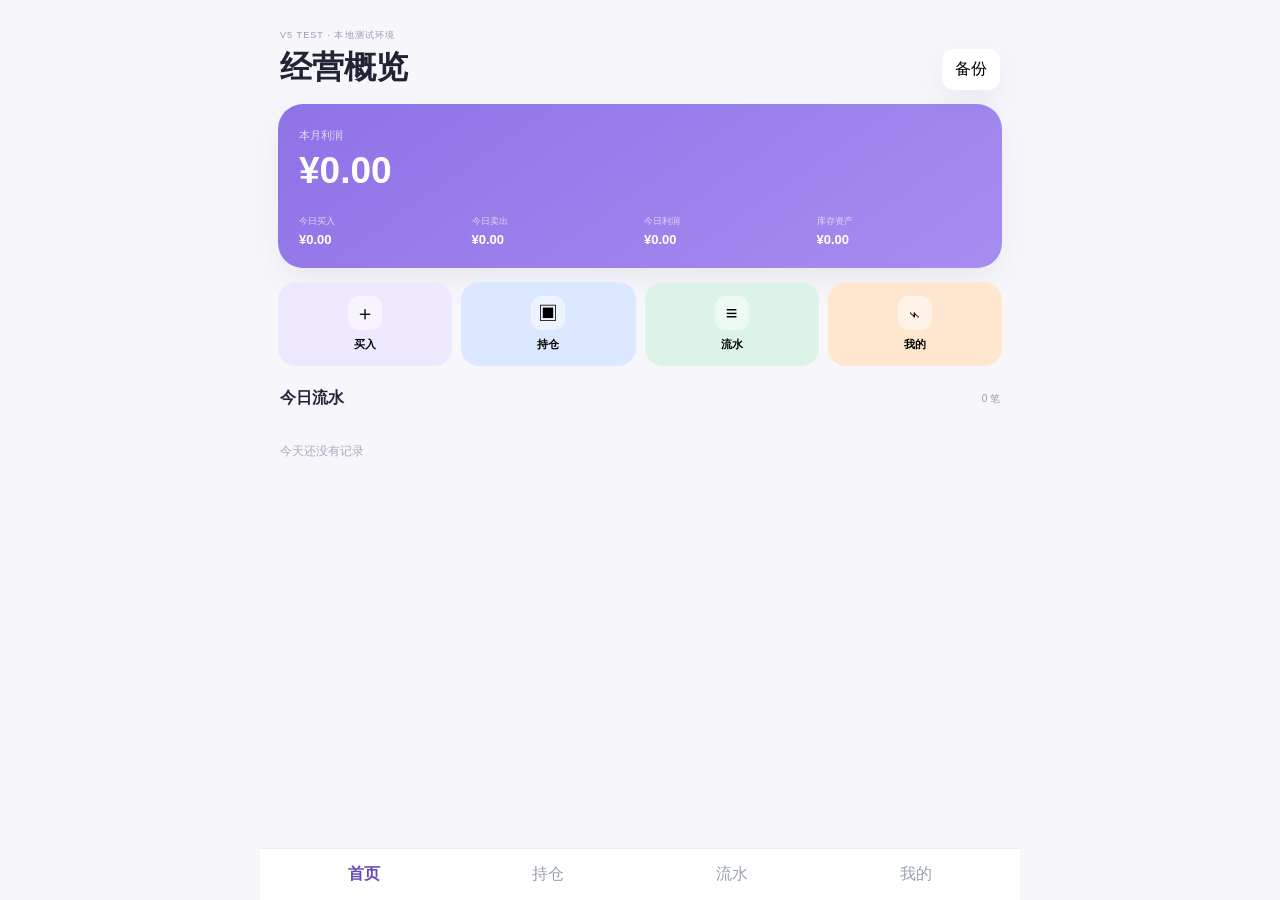
==== index.html @ 6a449d0b "Add files via upload" ====
<!doctype html>
<html lang="zh-CN">
<head>
<meta charset="utf-8">
<meta name="viewport" content="width=device-width,initial-scale=1,viewport-fit=cover">
<meta name="theme-color" content="#f7f7fb">
<meta http-equiv="Content-Security-Policy" content="default-src 'self'; script-src 'self'; style-src 'self'; img-src 'self' data: blob:; connect-src 'none'; media-src 'none'; object-src 'none'; frame-src 'none'; base-uri 'none'; form-action 'self'">
<title>球鞋账本 V5 Test 0.1.1</title>
<link rel="stylesheet" href="style.css?v=0.1.1">
</head>
<body>
<div class="app">
  <header class="topbar">
    <div>
      <small>V5 TEST · 本地测试环境</small>
      <h1>经营概览</h1>
    </div>
    <button id="backupQuick">备份</button>
  </header>

  <main>
    <section id="home" class="page active">
      <div class="profit-card">
        <div class="profit-top">
          <span>本月利润</span>
          <b id="monthProfit">¥0.00</b>
        </div>
        <div class="metric-grid">
          <div><span>今日买入</span><b id="todayBuy">¥0.00</b></div>
          <div><span>今日卖出</span><b id="todaySell">¥0.00</b></div>
          <div><span>今日利润</span><b id="todayProfit">¥0.00</b></div>
          <div><span>库存资产</span><b id="inventoryValue">¥0.00</b></div>
        </div>
      </div>

      <div class="quick-grid">
        <button id="openBuy" class="quick purple"><span>＋</span><b>买入</b></button>
        <button id="goHoldings" class="quick blue"><span>▣</span><b>持仓</b></button>
        <button id="goTransactions" class="quick green"><span>≡</span><b>流水</b></button>
        <button id="goMe" class="quick orange"><span>⌁</span><b>我的</b></button>
      </div>

      <div class="section-head">
        <h2>今日流水</h2><span id="todayCount">0 笔</span>
      </div>
      <div id="todayList" class="list empty">今天还没有记录</div>
    </section>

    <section id="holdings" class="page">
      <div class="section-title">
        <div><small>HOLDINGS</small><h2>我的持仓</h2></div>
        <input id="holdingSearch" placeholder="搜索货号 / 商品 / 规格">
      </div>
      <div id="holdingList" class="holding-list empty">暂无持仓</div>
    </section>

    <section id="transactions" class="page">
      <div class="section-title">
        <div><small>LEDGER</small><h2>交易流水</h2></div>
      </div>
      <div class="filter-grid">
        <input id="txnSearch" placeholder="搜索货号 / 商品 / 规格">
        <select id="txnType">
          <option value="all">全部类型</option>
          <option value="buy">买入</option>
          <option value="sell">卖出</option>
        </select>
      </div>
      <div id="txnList" class="list empty">暂无流水</div>
    </section>

    <section id="me" class="page">
      <div class="section-title">
        <div><small>DATA</small><h2>我的</h2></div>
      </div>
      <div class="settings-card">
        <h3>完整备份</h3>
        <p>导出商品、图片、买入、卖出全部数据。换设备前先备份。</p>
        <div class="settings-actions">
          <button id="exportBackup">导出完整备份</button>
          <label class="file-btn">导入完整备份<input id="importBackup" type="file" accept=".json,application/json"></label>
        </div>
        <div id="backupStatus"></div>
      </div>

      <div class="settings-card">
        <h3>数据状态</h3>
        <div class="status-grid">
          <div><span>商品</span><b id="productCount">0</b></div>
          <div><span>买入</span><b id="buyCount">0</b></div>
          <div><span>卖出</span><b id="sellCount">0</b></div>
          <div><span>持仓</span><b id="positionCount">0</b></div>
        </div>
      </div>

      <div class="settings-card danger">
        <h3>测试环境操作</h3>
        <p>仅清空 V5 Test 本地数据，不影响正式版 V4.1。</p>
        <button id="clearTestData" class="danger-btn">清空 V5 Test 数据</button>
      </div>
    </section>
  </main>

  <nav class="bottom-nav">
    <button class="active" data-page="home">首页</button>
    <button data-page="holdings">持仓</button>
    <button data-page="transactions">流水</button>
    <button data-page="me">我的</button>
  </nav>
</div>

<dialog id="buyDialog">
<form id="buyForm" class="sheet">
  <div class="sheet-head">
    <div><small>BUY</small><h2>买入</h2></div>
    <button type="button" class="close" data-close="buyDialog">×</button>
  </div>

  <label>货号 / SKU
    <input id="buySku" required autocomplete="off" placeholder="如 DD1391-100">
    <div id="skuSuggestions" class="suggestions"></div>
  </label>

  <label>商品名称
    <input id="buyName" required placeholder="第一次录入，之后自动记住">
  </label>

  <div class="two">
    <label>品类
      <select id="buyCategory">
        <option>球鞋</option><option>服饰</option><option>包袋</option>
        <option>手表</option><option>手机</option><option>潮玩</option><option>其他</option>
      </select>
    </label>
    <label>规格
      <input id="buyVariant" placeholder="42 / L / 256G 黑色">
    </label>
  </div>

  <div class="image-box">
    <div id="buyImagePreview" class="image-preview">暂无图片</div>
    <div class="image-controls">
      <label class="file-btn">上传商品图片<input id="buyImage" type="file" accept="image/*"></label>
      <button type="button" id="removeBuyImage" class="ghost">移除图片</button>
      <small>图片会压缩后保存在当前浏览器。</small>
    </div>
  </div>

  <div class="two">
    <label>买入单价<input id="buyPrice" type="number" step="0.01" min="0" required></label>
    <label>数量<input id="buyQty" type="number" min="1" value="1" required></label>
  </div>

  <label>日期<input id="buyDate" type="date" required></label>
  <button class="submit">确认买入</button>
</form>
</dialog>

<dialog id="sellDialog">
<form id="sellForm" class="sheet">
  <div class="sheet-head">
    <div><small>SELL</small><h2>卖出</h2></div>
    <button type="button" class="close" data-close="sellDialog">×</button>
  </div>

  <div id="sellProductBox" class="sell-product"></div>
  <input id="sellSku" type="hidden">
  <input id="sellVariant" type="hidden">

  <div class="two">
    <label>卖出数量<input id="sellQty" type="number" min="1" value="1" required></label>
    <label>实际到账<input id="sellNet" type="number" min="0" step="0.01" required></label>
  </div>

  <div class="profit-preview">
    <span>预计利润</span><b id="sellProfit">¥0.00</b>
  </div>

  <label>日期<input id="sellDate" type="date" required></label>
  <button class="submit">确认卖出</button>
</form>
</dialog>

<script src="app.js?v=0.1.1"></script>
</body>
</html>
---- style.css ----
:root{--bg:#f7f7fb;--card:#fff;--ink:#202434;--muted:#959caf;--line:#e9ebf2;--purple:#9a7cf0;--purple-soft:#eee8ff;--blue:#dce8ff;--green:#dcf4e8;--orange:#ffe7cf;--red:#e65f5f;--shadow:0 12px 28px rgba(65,72,98,.08)}*{box-sizing:border-box}body{margin:0;background:var(--bg);font-family:-apple-system,BlinkMacSystemFont,"PingFang SC","Microsoft YaHei",sans-serif;color:var(--ink)}button,input,select{font:inherit}.app{max-width:760px;margin:auto;min-height:100vh;padding:0 18px 92px}.topbar{display:flex;justify-content:space-between;align-items:end;padding:24px 2px 14px}.topbar small,.section-title small,.sheet-head small{font-size:9px;letter-spacing:.12em;color:var(--muted)}.topbar h1,.section-title h2,.sheet-head h2{margin:4px 0 0}.topbar button{border:0;background:#fff;border-radius:12px;padding:10px 13px;box-shadow:var(--shadow)}.page{display:none}.page.active{display:block}.profit-card{background:linear-gradient(145deg,#8f72e7,#a78df0);color:#fff;border-radius:25px;padding:21px;box-shadow:var(--shadow)}.profit-top span{font-size:11px;opacity:.75}.profit-top b{display:block;font-size:37px;margin-top:7px}.metric-grid{display:grid;grid-template-columns:repeat(4,1fr);gap:8px;margin-top:23px}.metric-grid span{display:block;font-size:9px;opacity:.7}.metric-grid b{display:block;font-size:13px;margin-top:4px}.quick-grid{display:grid;grid-template-columns:repeat(4,1fr);gap:9px;margin:14px 0 22px}.quick{border:0;border-radius:18px;padding:14px 9px;display:grid;gap:7px;justify-items:center}.quick span{width:34px;height:34px;border-radius:11px;background:#fff8;display:grid;place-items:center;font-size:20px}.quick b{font-size:11px}.purple{background:var(--purple-soft)}.blue{background:var(--blue)}.green{background:var(--green)}.orange{background:var(--orange)}.section-head{display:flex;justify-content:space-between;align-items:center;margin:18px 2px 10px}.section-head h2{font-size:16px;margin:0}.section-head span{font-size:10px;color:var(--muted)}.section-title{display:flex;justify-content:space-between;align-items:end;padding:8px 2px 15px}.section-title input{width:280px;border:1px solid var(--line);background:#fff;border-radius:12px;padding:11px}.list,.holding-list{display:grid;gap:9px}.empty{color:#a5abba;font-size:12px;padding:24px 2px}.flow,.txn,.holding,.settings-card{background:#fff;border:1px solid var(--line);border-radius:18px;padding:14px;box-shadow:var(--shadow)}.flow,.txn{display:grid;grid-template-columns:50px 1fr auto;gap:11px;align-items:center}.thumb{width:50px;height:50px;border-radius:12px;background:#eef0f5;display:grid;place-items:center;overflow:hidden;color:#abb1bf;font-size:9px}.thumb img{width:100%;height:100%;object-fit:cover}.flow b,.txn b{display:block;font-size:12px}.flow small,.txn small{display:block;font-size:9px;color:var(--muted);margin-top:4px}.right{text-align:right}.positive{color:#14935f}.negative{color:var(--red)}.holding{padding:0;overflow:hidden}.holding-main{padding:14px;display:grid;grid-template-columns:56px 1fr auto;gap:11px;align-items:center}.holding-image{width:56px;height:56px;border-radius:13px;background:#eef0f5;overflow:hidden}.holding-image img{width:100%;height:100%;object-fit:cover}.holding h3{font-size:14px;margin:0}.holding p{font-size:9px;color:var(--muted);margin:5px 0 0}.holding-value{text-align:right}.holding-value b{display:block}.holding-value small{font-size:9px;color:var(--muted)}.variant-list{border-top:1px solid var(--line);padding:10px 14px}.variant-row{padding:10px 0;border-bottom:1px dashed var(--line)}.variant-row:last-child{border-bottom:0}.variant-head{display:flex;justify-content:space-between;font-size:11px}.variant-actions{display:flex;justify-content:flex-end;margin-top:8px}.variant-actions button{border:0;background:#202434;color:#fff;border-radius:9px;padding:8px 12px;font-size:10px}.filter-grid{display:grid;grid-template-columns:1.5fr .7fr;gap:8px;margin-bottom:12px}.filter-grid input,.filter-grid select{margin:0;border:1px solid var(--line);background:#fff;border-radius:12px;padding:11px}.settings-card{margin-bottom:11px}.settings-card h3{margin:0 0 7px;font-size:14px}.settings-card p{font-size:10px;line-height:1.6;color:var(--muted)}.settings-actions{display:grid;grid-template-columns:1fr 1fr;gap:8px}.settings-actions button,.file-btn{border:0;background:#202434;color:#fff;border-radius:10px;padding:10px;text-align:center;font-size:10px}.file-btn input{display:none}.status-grid{display:grid;grid-template-columns:repeat(4,1fr);gap:8px}.status-grid span{font-size:9px;color:var(--muted)}.status-grid b{display:block;font-size:18px;margin-top:4px}.danger{border-color:#ffdcdc}.danger-btn{border:0;background:#ca5555;color:#fff;border-radius:10px;padding:10px 13px}.bottom-nav{position:fixed;bottom:0;left:50%;transform:translateX(-50%);width:min(760px,100%);display:grid;grid-template-columns:repeat(4,1fr);background:#fffffff2;border-top:1px solid var(--line);padding:8px 12px calc(8px + env(safe-area-inset-bottom));z-index:20}.bottom-nav button{border:0;background:transparent;color:#9aa1af;padding:7px}.bottom-nav button.active{color:#684bb7;font-weight:700}dialog{border:0;background:transparent;padding:0;width:100%;max-width:none}dialog::backdrop{background:#0006}.sheet{position:fixed;left:50%;bottom:0;transform:translateX(-50%);width:min(760px,100%);max-height:92%;overflow:auto;background:#f8f9fb;border-radius:25px 25px 0 0;padding:20px 18px max(24px,env(safe-area-inset-bottom))}.sheet-head{display:flex;justify-content:space-between}.close{border:0;background:#eceef3;border-radius:50%;width:36px;height:36px;font-size:20px}label{display:block;font-size:10px;color:var(--muted);margin:10px 0;position:relative}input,select{width:100%;border:1px solid #dfe3ec;background:#fff;border-radius:11px;padding:11px;margin-top:5px;outline:none}.two{display:grid;grid-template-columns:1fr 1fr;gap:9px}.submit{width:100%;border:0;background:#202434;color:#fff;border-radius:11px;padding:13px;font-weight:700;margin-top:10px}.image-box{display:grid;grid-template-columns:105px 1fr;gap:12px;align-items:center;margin:12px 0}.image-preview{width:105px;height:105px;border-radius:15px;background:#eef0f5;display:grid;place-items:center;overflow:hidden;color:#a5abba;font-size:9px}.image-preview img{width:100%;height:100%;object-fit:cover}.image-controls{display:grid;gap:7px}.ghost{border:1px solid var(--line);background:#fff;border-radius:9px;padding:8px}.image-controls small{font-size:9px;color:var(--muted)}.suggestions{position:absolute;z-index:40;left:0;right:0;background:#fff;border-radius:10px;box-shadow:var(--shadow);overflow:hidden}.suggestions button{display:block;width:100%;border:0;background:#fff;text-align:left;padding:10px;border-bottom:1px solid var(--line)}.suggestions small{display:block;color:var(--muted);font-size:9px}.sell-product{background:#fff;border:1px solid var(--line);border-radius:15px;padding:13px;margin:12px 0}.profit-preview{display:flex;justify-content:space-between;align-items:center;background:#eceff5;border-radius:12px;padding:12px}.profit-preview b{font-size:18px}@media(max-width:520px){.metric-grid{grid-template-columns:1fr 1fr}.quick-grid{grid-template-columns:1fr 1fr}.section-title{display:block}.section-title input{width:100%;margin-top:10px}.flow,.txn{grid-template-columns:44px 1fr}.thumb{width:44px;height:44px}.right{grid-column:2;text-align:left}.holding-main{grid-template-columns:50px 1fr}.holding-image{width:50px;height:50px}.holding-value{grid-column:2;text-align:left}.filter-grid{grid-template-columns:1fr}.settings-actions{grid-template-columns:1fr}.status-grid{grid-template-columns:1fr 1fr}.image-box{grid-template-columns:88px 1fr}.image-preview{width:88px;height:88px}}
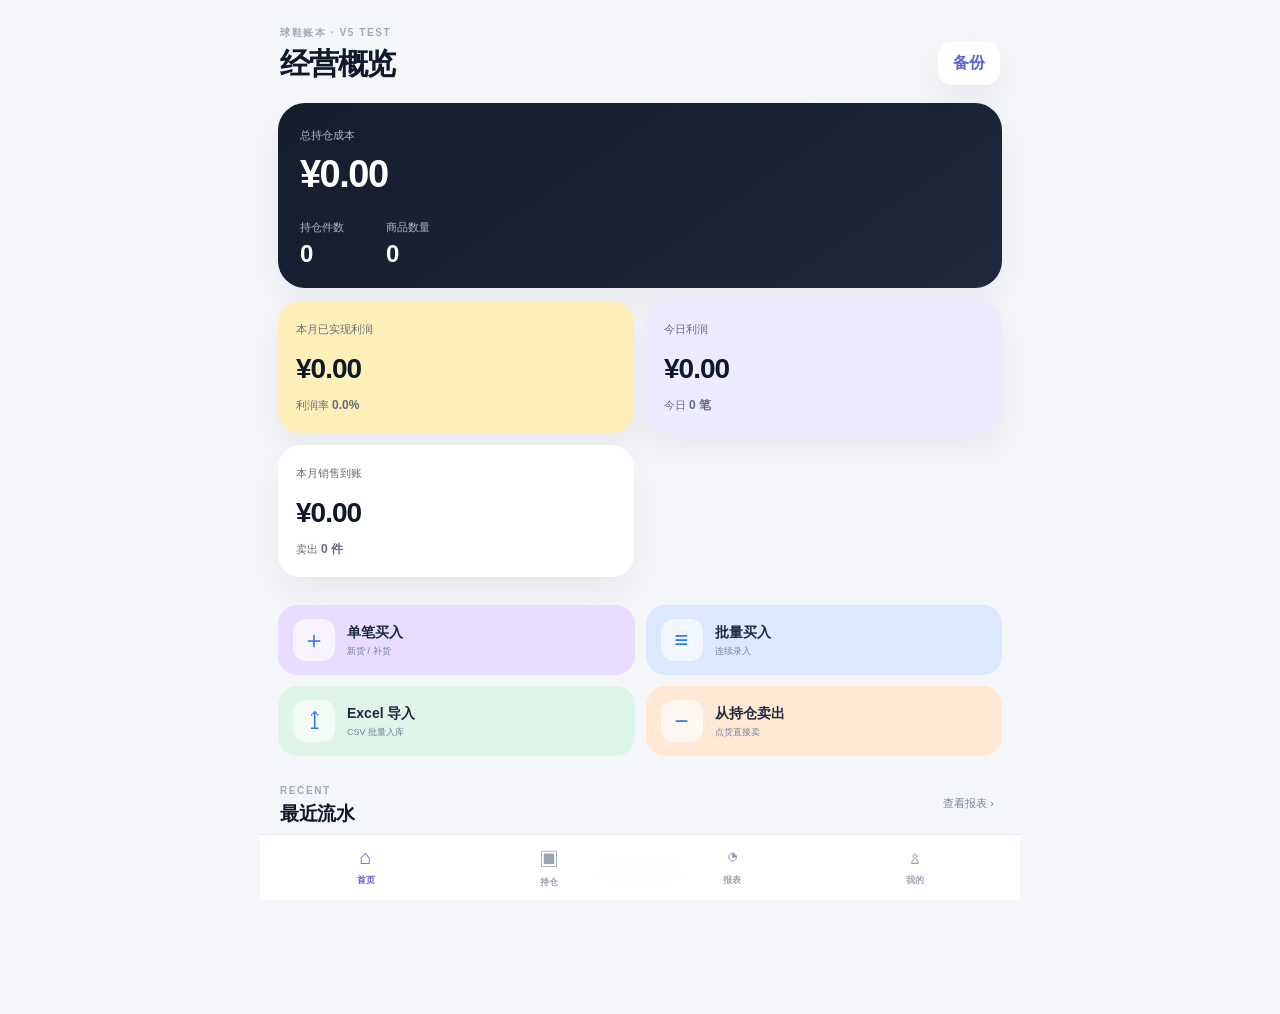
==== commit 29f75222: "Add files via upload" ====
--- a/index.html
+++ b/index.html
@@ -3,184 +3,219 @@
 <head>
 <meta charset="utf-8">
 <meta name="viewport" content="width=device-width,initial-scale=1,viewport-fit=cover">
-<meta name="theme-color" content="#f7f7fb">
+<meta name="theme-color" content="#f5f6fa">
 <meta http-equiv="Content-Security-Policy" content="default-src 'self'; script-src 'self'; style-src 'self'; img-src 'self' data: blob:; connect-src 'none'; media-src 'none'; object-src 'none'; frame-src 'none'; base-uri 'none'; form-action 'self'">
-<title>球鞋账本 V5 Test 0.1.1</title>
-<link rel="stylesheet" href="style.css?v=0.1.1">
+<title>球鞋账本 V5 Test 0.2</title>
+<link rel="stylesheet" href="style.css?v=0.2.0">
 </head>
 <body>
-<div class="app">
-  <header class="topbar">
-    <div>
-      <small>V5 TEST · 本地测试环境</small>
-      <h1>经营概览</h1>
-    </div>
-    <button id="backupQuick">备份</button>
-  </header>
-
-  <main>
+<div class="app-shell">
+  <main class="app-main">
     <section id="home" class="page active">
-      <div class="profit-card">
-        <div class="profit-top">
-          <span>本月利润</span>
-          <b id="monthProfit">¥0.00</b>
-        </div>
-        <div class="metric-grid">
-          <div><span>今日买入</span><b id="todayBuy">¥0.00</b></div>
-          <div><span>今日卖出</span><b id="todaySell">¥0.00</b></div>
-          <div><span>今日利润</span><b id="todayProfit">¥0.00</b></div>
-          <div><span>库存资产</span><b id="inventoryValue">¥0.00</b></div>
-        </div>
+      <header class="page-header home-header">
+        <div>
+          <div class="brand-mini">球鞋账本 · V5 TEST</div>
+          <h1>经营概览</h1>
+        </div>
+        <button id="backupQuick" class="mini-action" type="button">备份</button>
+      </header>
+
+      <section class="asset-card">
+        <span class="eyebrow-light">总持仓成本</span>
+        <strong id="inventoryValue">¥0.00</strong>
+        <div class="asset-meta">
+          <div><span>持仓件数</span><b id="holdingQty">0</b></div>
+          <div><span>商品数量</span><b id="holdingProductCount">0</b></div>
+        </div>
+      </section>
+
+      <section class="home-stat-grid">
+        <article class="stat-card stat-yellow">
+          <span>本月已实现利润</span>
+          <strong id="monthProfit">¥0.00</strong>
+          <small>利润率 <b id="monthProfitRate">0.0%</b></small>
+        </article>
+        <article class="stat-card stat-purple">
+          <span>今日利润</span>
+          <strong id="todayProfit">¥0.00</strong>
+          <small>今日 <b id="todayCount">0 笔</b></small>
+        </article>
+        <article class="stat-card stat-white sales-card">
+          <span>本月销售到账</span>
+          <strong id="monthSales">¥0.00</strong>
+          <small>卖出 <b id="monthSoldQty">0 件</b></small>
+        </article>
+      </section>
+
+      <section class="quick-grid">
+        <button id="openBuy" class="quick-card quick-purple" type="button"><span class="quick-icon">＋</span><span><b>单笔买入</b><small>新货 / 补货</small></span></button>
+        <button id="openBatchBuy" class="quick-card quick-blue" type="button"><span class="quick-icon">≡</span><span><b>批量买入</b><small>连续录入</small></span></button>
+        <button id="openCsvImport" class="quick-card quick-green" type="button"><span class="quick-icon">↥</span><span><b>Excel 导入</b><small>CSV 批量入库</small></span></button>
+        <button id="sellFromHoldings" class="quick-card quick-orange" type="button"><span class="quick-icon">−</span><span><b>从持仓卖出</b><small>点货直接卖</small></span></button>
+        <input id="csvImport" type="file" accept=".csv,text/csv" hidden>
+      </section>
+
+      <div class="section-head">
+        <div><span class="section-kicker">RECENT</span><h2>最近流水</h2></div>
+        <button id="homeGoReport" class="text-link" type="button">查看报表 ›</button>
       </div>
-
-      <div class="quick-grid">
-        <button id="openBuy" class="quick purple"><span>＋</span><b>买入</b></button>
-        <button id="goHoldings" class="quick blue"><span>▣</span><b>持仓</b></button>
-        <button id="goTransactions" class="quick green"><span>≡</span><b>流水</b></button>
-        <button id="goMe" class="quick orange"><span>⌁</span><b>我的</b></button>
+      <div id="recentList" class="flow-list empty-state">还没有交易流水</div>
+    </section>
+
+    <section id="holdings" class="page">
+      <header class="page-header">
+        <div><div class="brand-mini">HOLDINGS</div><h1>持仓</h1></div>
+      </header>
+      <div class="search-bar">
+        <span>⌕</span><input id="holdingSearch" placeholder="搜索货号 / 商品 / 规格" autocomplete="off">
       </div>
-
-      <div class="section-head">
-        <h2>今日流水</h2><span id="todayCount">0 笔</span>
+      <div id="holdingList" class="holding-list empty-state">暂无持仓</div>
+    </section>
+
+    <section id="reports" class="page">
+      <header class="page-header report-header">
+        <div><div class="brand-mini">REPORT</div><h1>报表</h1></div>
+      </header>
+
+      <div class="period-tabs" id="periodTabs">
+        <button data-period="week" class="active" type="button">周</button>
+        <button data-period="month" type="button">月</button>
+        <button data-period="year" type="button">年</button>
+        <button data-period="all" type="button">全部</button>
       </div>
-      <div id="todayList" class="list empty">今天还没有记录</div>
-    </section>
-
-    <section id="holdings" class="page">
-      <div class="section-title">
-        <div><small>HOLDINGS</small><h2>我的持仓</h2></div>
-        <input id="holdingSearch" placeholder="搜索货号 / 商品 / 规格">
-      </div>
-      <div id="holdingList" class="holding-list empty">暂无持仓</div>
-    </section>
-
-    <section id="transactions" class="page">
-      <div class="section-title">
-        <div><small>LEDGER</small><h2>交易流水</h2></div>
-      </div>
-      <div class="filter-grid">
-        <input id="txnSearch" placeholder="搜索货号 / 商品 / 规格">
-        <select id="txnType">
-          <option value="all">全部类型</option>
-          <option value="buy">买入</option>
-          <option value="sell">卖出</option>
-        </select>
-      </div>
-      <div id="txnList" class="list empty">暂无流水</div>
+      <div class="range-row"><button id="reportPrev" type="button">‹</button><b id="reportRange">—</b><button id="reportNext" type="button">›</button></div>
+
+      <section class="report-card">
+        <div class="report-card-title"><span class="round-icon yellow-icon">¥</span><h2>收支统计</h2></div>
+        <div class="report-metrics">
+          <div><span>利润</span><b id="reportProfit">¥0.00</b></div>
+          <div><span>利润率</span><b id="reportMargin">0.00%</b></div>
+          <div><span>卖出到账</span><b id="reportRevenue">¥0.00</b></div>
+          <div><span>买入</span><b id="reportBuy">¥0.00</b></div>
+        </div>
+      </section>
+
+      <section class="report-card calendar-card">
+        <div class="calendar-toolbar">
+          <div class="report-card-title"><span class="round-icon yellow-icon">▦</span><h2>流水日历</h2></div>
+          <div class="calendar-mode" id="calendarMode">
+            <button data-mode="profit" class="active" type="button">利润</button>
+            <button data-mode="revenue" type="button">到账</button>
+          </div>
+        </div>
+        <div class="calendar-month-nav"><button id="calPrev" type="button">‹</button><b id="calendarMonth">—</b><button id="calNext" type="button">›</button></div>
+        <div class="calendar-week"><span>日</span><span>一</span><span>二</span><span>三</span><span>四</span><span>五</span><span>六</span></div>
+        <div id="calendarGrid" class="calendar-grid"></div>
+      </section>
+
+      <section class="report-card day-card">
+        <div class="section-head compact-head"><div><span class="section-kicker">DAY</span><h2 id="selectedDayTitle">当天流水</h2></div><span id="selectedDaySummary" class="summary-chip">0 笔</span></div>
+        <div id="dayFlowList" class="flow-list empty-state">当天没有流水</div>
+      </section>
+
+      <section class="report-card">
+        <div class="section-head compact-head"><div><span class="section-kicker">TREND</span><h2>近 7 日利润</h2></div><b id="sevenDayProfit">¥0.00</b></div>
+        <div id="profitBars" class="profit-bars"></div>
+      </section>
+
+      <section class="report-card">
+        <div class="section-head compact-head"><div><span class="section-kicker">CAPITAL</span><h2>资金占用 TOP 5</h2></div></div>
+        <div id="capitalTop" class="capital-list empty-state">暂无持仓</div>
+      </section>
     </section>
 
     <section id="me" class="page">
-      <div class="section-title">
-        <div><small>DATA</small><h2>我的</h2></div>
-      </div>
-      <div class="settings-card">
-        <h3>完整备份</h3>
-        <p>导出商品、图片、买入、卖出全部数据。换设备前先备份。</p>
-        <div class="settings-actions">
-          <button id="exportBackup">导出完整备份</button>
-          <label class="file-btn">导入完整备份<input id="importBackup" type="file" accept=".json,application/json"></label>
-        </div>
-        <div id="backupStatus"></div>
-      </div>
-
-      <div class="settings-card">
-        <h3>数据状态</h3>
-        <div class="status-grid">
-          <div><span>商品</span><b id="productCount">0</b></div>
-          <div><span>买入</span><b id="buyCount">0</b></div>
-          <div><span>卖出</span><b id="sellCount">0</b></div>
-          <div><span>持仓</span><b id="positionCount">0</b></div>
-        </div>
-      </div>
-
-      <div class="settings-card danger">
-        <h3>测试环境操作</h3>
-        <p>仅清空 V5 Test 本地数据，不影响正式版 V4.1。</p>
-        <button id="clearTestData" class="danger-btn">清空 V5 Test 数据</button>
-      </div>
+      <header class="page-header">
+        <div><div class="brand-mini">DATA & SETTINGS</div><h1>我的</h1></div>
+      </header>
+
+      <section class="profile-card">
+        <div class="profile-mark">账</div>
+        <div><b>球鞋生意人</b><small>V5 本地隐私模式</small></div>
+        <span class="version-pill">V5 TEST 0.2</span>
+      </section>
+
+      <section class="menu-card">
+        <button type="button" data-menu="products"><span>▣</span><div><b>商品库</b><small>管理商品与规格</small></div><i>›</i></button>
+        <button type="button" data-menu="backup"><span>▤</span><div><b>数据与备份</b><small>备份 / 恢复 / 迁移</small></div><i>›</i></button>
+        <button id="meCsvImport" type="button"><span>↥</span><div><b>Excel 导入 / 导出</b><small>CSV 批量入库</small></div><i>›</i></button>
+        <button id="runDataCheck" type="button"><span>◎</span><div><b>数据检查</b><small id="dataCheckText">检查库存和流水一致性</small></div><i>›</i></button>
+        <button type="button" data-menu="sku"><span>◇</span><div><b>SKU 数据源</b><small>本地商品库 · 外部接口未接入</small></div><i>›</i></button>
+        <button type="button" data-menu="settings"><span>⚙</span><div><b>设置</b><small>通用设置与偏好</small></div><i>›</i></button>
+        <button type="button" data-menu="about"><span>ⓘ</span><div><b>关于</b><small>版本信息与安全说明</small></div><i>›</i></button>
+      </section>
+
+      <section class="backup-card" id="backupPanel">
+        <div class="section-head compact-head"><div><span class="section-kicker">BACKUP</span><h2>完整备份</h2></div></div>
+        <p>商品、图片和全部交易流水都在备份里。当前仍是浏览器本地数据，换设备前请先导出。</p>
+        <div class="backup-stats">
+          <div><span>商品数</span><b id="productCount">0</b></div>
+          <div><span>流水数</span><b id="eventCount">0</b></div>
+          <div><span>持仓规格</span><b id="positionCount">0</b></div>
+        </div>
+        <div class="backup-actions">
+          <button id="exportBackup" class="primary-btn" type="button">导出完整备份</button>
+          <label class="secondary-btn">导入恢复<input id="importBackup" type="file" accept=".json,application/json" hidden></label>
+        </div>
+        <small id="backupStatus" class="status-text"></small>
+      </section>
+
+      <section class="danger-card">
+        <b>测试环境</b><p>只清空 V5 Test 的本地数据，不影响 V4.1。</p>
+        <button id="clearTestData" type="button">清空 V5 Test 数据</button>
+      </section>
     </section>
   </main>
 
   <nav class="bottom-nav">
-    <button class="active" data-page="home">首页</button>
-    <button data-page="holdings">持仓</button>
-    <button data-page="transactions">流水</button>
-    <button data-page="me">我的</button>
+    <button class="active" data-page="home" type="button"><span>⌂</span><b>首页</b></button>
+    <button data-page="holdings" type="button"><span>▣</span><b>持仓</b></button>
+    <button data-page="reports" type="button"><span>◔</span><b>报表</b></button>
+    <button data-page="me" type="button"><span>♙</span><b>我的</b></button>
   </nav>
 </div>
 
+<div id="toast" class="toast" role="status"></div>
+
 <dialog id="buyDialog">
 <form id="buyForm" class="sheet">
-  <div class="sheet-head">
-    <div><small>BUY</small><h2>买入</h2></div>
-    <button type="button" class="close" data-close="buyDialog">×</button>
-  </div>
-
-  <label>货号 / SKU
-    <input id="buySku" required autocomplete="off" placeholder="如 DD1391-100">
-    <div id="skuSuggestions" class="suggestions"></div>
-  </label>
-
-  <label>商品名称
-    <input id="buyName" required placeholder="第一次录入，之后自动记住">
-  </label>
-
-  <div class="two">
-    <label>品类
-      <select id="buyCategory">
-        <option>球鞋</option><option>服饰</option><option>包袋</option>
-        <option>手表</option><option>手机</option><option>潮玩</option><option>其他</option>
-      </select>
-    </label>
-    <label>规格
-      <input id="buyVariant" placeholder="42 / L / 256G 黑色">
-    </label>
-  </div>
-
-  <div class="image-box">
-    <div id="buyImagePreview" class="image-preview">暂无图片</div>
-    <div class="image-controls">
-      <label class="file-btn">上传商品图片<input id="buyImage" type="file" accept="image/*"></label>
-      <button type="button" id="removeBuyImage" class="ghost">移除图片</button>
-      <small>图片会压缩后保存在当前浏览器。</small>
-    </div>
-  </div>
-
-  <div class="two">
-    <label>买入单价<input id="buyPrice" type="number" step="0.01" min="0" required></label>
-    <label>数量<input id="buyQty" type="number" min="1" value="1" required></label>
-  </div>
-
+  <div class="sheet-head"><div><small>BUY</small><h2>单笔买入</h2></div><button type="button" class="close" data-close="buyDialog">×</button></div>
+  <label>货号 / SKU<input id="buySku" required autocomplete="off" placeholder="如 DD1391-100"><div id="skuSuggestions" class="suggestions"></div></label>
+  <label>商品名称<input id="buyName" required placeholder="第一次录入，之后自动记住"></label>
+  <div class="two"><label>品类<select id="buyCategory"><option>球鞋</option><option>服饰</option><option>包袋</option><option>手表</option><option>手机</option><option>潮玩</option><option>其他</option></select></label><label>规格<input id="buyVariant" placeholder="42 / L / 256G 黑色"></label></div>
+  <div class="image-box"><div id="buyImagePreview" class="image-preview">暂无图片</div><div class="image-controls"><label class="secondary-btn">上传商品图片<input id="buyImage" type="file" accept="image/*" hidden></label><button type="button" id="removeBuyImage" class="ghost">移除图片</button><small>压缩后仅保存在当前浏览器。</small></div></div>
+  <div class="two"><label>买入单价<input id="buyPrice" type="number" step="0.01" min="0" required></label><label>数量<input id="buyQty" type="number" min="1" value="1" required></label></div>
   <label>日期<input id="buyDate" type="date" required></label>
-  <button class="submit">确认买入</button>
+  <button class="submit" type="submit">确认买入</button>
 </form>
 </dialog>
 
+<dialog id="batchBuyDialog">
+<form id="batchBuyForm" class="sheet">
+  <div class="sheet-head"><div><small>BATCH BUY</small><h2>批量买入</h2></div><button type="button" class="close" data-close="batchBuyDialog">×</button></div>
+  <p class="sheet-note">同一商品一次录多个规格 / 成本 / 数量。</p>
+  <label>货号 / SKU<input id="batchSku" required autocomplete="off" placeholder="如 DD1391-100"><div id="batchSkuSuggestions" class="suggestions"></div></label>
+  <div class="two"><label>商品名称<input id="batchName" required></label><label>品类<select id="batchCategory"><option>球鞋</option><option>服饰</option><option>包袋</option><option>手表</option><option>手机</option><option>潮玩</option><option>其他</option></select></label></div>
+  <label>日期<input id="batchDate" type="date" required></label>
+  <div class="batch-table-head"><span>规格</span><span>单价</span><span>数量</span><span></span></div>
+  <div id="batchRows" class="batch-rows"></div>
+  <button id="addBatchRow" class="ghost full" type="button">＋ 添加一行</button>
+  <button class="submit" type="submit">确认批量买入</button>
+</form>
+</dialog>
+
 <dialog id="sellDialog">
 <form id="sellForm" class="sheet">
-  <div class="sheet-head">
-    <div><small>SELL</small><h2>卖出</h2></div>
-    <button type="button" class="close" data-close="sellDialog">×</button>
-  </div>
-
+  <div class="sheet-head"><div><small>SELL</small><h2>卖出</h2></div><button type="button" class="close" data-close="sellDialog">×</button></div>
   <div id="sellProductBox" class="sell-product"></div>
-  <input id="sellSku" type="hidden">
-  <input id="sellVariant" type="hidden">
-
-  <div class="two">
-    <label>卖出数量<input id="sellQty" type="number" min="1" value="1" required></label>
-    <label>实际到账<input id="sellNet" type="number" min="0" step="0.01" required></label>
-  </div>
-
-  <div class="profit-preview">
-    <span>预计利润</span><b id="sellProfit">¥0.00</b>
-  </div>
-
+  <input id="sellSku" type="hidden"><input id="sellVariant" type="hidden">
+  <div class="two"><label>卖出数量<input id="sellQty" type="number" min="1" value="1" required></label><label>单件实际到账<input id="sellUnitNet" type="number" min="0" step="0.01" required placeholder="每一件实际到手"></label></div>
+  <div class="sell-calc-grid"><div><span>总到账</span><b id="sellTotalNet">¥0.00</b></div><div><span>总成本</span><b id="sellTotalCost">¥0.00</b></div><div class="profit-cell"><span>预计利润</span><b id="sellProfit">¥0.00</b></div></div>
   <label>日期<input id="sellDate" type="date" required></label>
-  <button class="submit">确认卖出</button>
+  <button class="submit" type="submit">确认卖出</button>
 </form>
 </dialog>
 
-<script src="app.js?v=0.1.1"></script>
+<script src="app.js?v=0.2.0"></script>
 </body>
-</html>+</html>
--- a/style.css
+++ b/style.css
@@ -1 +1 @@
-:root{--bg:#f7f7fb;--card:#fff;--ink:#202434;--muted:#959caf;--line:#e9ebf2;--purple:#9a7cf0;--purple-soft:#eee8ff;--blue:#dce8ff;--green:#dcf4e8;--orange:#ffe7cf;--red:#e65f5f;--shadow:0 12px 28px rgba(65,72,98,.08)}*{box-sizing:border-box}body{margin:0;background:var(--bg);font-family:-apple-system,BlinkMacSystemFont,"PingFang SC","Microsoft YaHei",sans-serif;color:var(--ink)}button,input,select{font:inherit}.app{max-width:760px;margin:auto;min-height:100vh;padding:0 18px 92px}.topbar{display:flex;justify-content:space-between;align-items:end;padding:24px 2px 14px}.topbar small,.section-title small,.sheet-head small{font-size:9px;letter-spacing:.12em;color:var(--muted)}.topbar h1,.section-title h2,.sheet-head h2{margin:4px 0 0}.topbar button{border:0;background:#fff;border-radius:12px;padding:10px 13px;box-shadow:var(--shadow)}.page{display:none}.page.active{display:block}.profit-card{background:linear-gradient(145deg,#8f72e7,#a78df0);color:#fff;border-radius:25px;padding:21px;box-shadow:var(--shadow)}.profit-top span{font-size:11px;opacity:.75}.profit-top b{display:block;font-size:37px;margin-top:7px}.metric-grid{display:grid;grid-template-columns:repeat(4,1fr);gap:8px;margin-top:23px}.metric-grid span{display:block;font-size:9px;opacity:.7}.metric-grid b{display:block;font-size:13px;margin-top:4px}.quick-grid{display:grid;grid-template-columns:repeat(4,1fr);gap:9px;margin:14px 0 22px}.quick{border:0;border-radius:18px;padding:14px 9px;display:grid;gap:7px;justify-items:center}.quick span{width:34px;height:34px;border-radius:11px;background:#fff8;display:grid;place-items:center;font-size:20px}.quick b{font-size:11px}.purple{background:var(--purple-soft)}.blue{background:var(--blue)}.green{background:var(--green)}.orange{background:var(--orange)}.section-head{display:flex;justify-content:space-between;align-items:center;margin:18px 2px 10px}.section-head h2{font-size:16px;margin:0}.section-head span{font-size:10px;color:var(--muted)}.section-title{display:flex;justify-content:space-between;align-items:end;padding:8px 2px 15px}.section-title input{width:280px;border:1px solid var(--line);background:#fff;border-radius:12px;padding:11px}.list,.holding-list{display:grid;gap:9px}.empty{color:#a5abba;font-size:12px;padding:24px 2px}.flow,.txn,.holding,.settings-card{background:#fff;border:1px solid var(--line);border-radius:18px;padding:14px;box-shadow:var(--shadow)}.flow,.txn{display:grid;grid-template-columns:50px 1fr auto;gap:11px;align-items:center}.thumb{width:50px;height:50px;border-radius:12px;background:#eef0f5;display:grid;place-items:center;overflow:hidden;color:#abb1bf;font-size:9px}.thumb img{width:100%;height:100%;object-fit:cover}.flow b,.txn b{display:block;font-size:12px}.flow small,.txn small{display:block;font-size:9px;color:var(--muted);margin-top:4px}.right{text-align:right}.positive{color:#14935f}.negative{color:var(--red)}.holding{padding:0;overflow:hidden}.holding-main{padding:14px;display:grid;grid-template-columns:56px 1fr auto;gap:11px;align-items:center}.holding-image{width:56px;height:56px;border-radius:13px;background:#eef0f5;overflow:hidden}.holding-image img{width:100%;height:100%;object-fit:cover}.holding h3{font-size:14px;margin:0}.holding p{font-size:9px;color:var(--muted);margin:5px 0 0}.holding-value{text-align:right}.holding-value b{display:block}.holding-value small{font-size:9px;color:var(--muted)}.variant-list{border-top:1px solid var(--line);padding:10px 14px}.variant-row{padding:10px 0;border-bottom:1px dashed var(--line)}.variant-row:last-child{border-bottom:0}.variant-head{display:flex;justify-content:space-between;font-size:11px}.variant-actions{display:flex;justify-content:flex-end;margin-top:8px}.variant-actions button{border:0;background:#202434;color:#fff;border-radius:9px;padding:8px 12px;font-size:10px}.filter-grid{display:grid;grid-template-columns:1.5fr .7fr;gap:8px;margin-bottom:12px}.filter-grid input,.filter-grid select{margin:0;border:1px solid var(--line);background:#fff;border-radius:12px;padding:11px}.settings-card{margin-bottom:11px}.settings-card h3{margin:0 0 7px;font-size:14px}.settings-card p{font-size:10px;line-height:1.6;color:var(--muted)}.settings-actions{display:grid;grid-template-columns:1fr 1fr;gap:8px}.settings-actions button,.file-btn{border:0;background:#202434;color:#fff;border-radius:10px;padding:10px;text-align:center;font-size:10px}.file-btn input{display:none}.status-grid{display:grid;grid-template-columns:repeat(4,1fr);gap:8px}.status-grid span{font-size:9px;color:var(--muted)}.status-grid b{display:block;font-size:18px;margin-top:4px}.danger{border-color:#ffdcdc}.danger-btn{border:0;background:#ca5555;color:#fff;border-radius:10px;padding:10px 13px}.bottom-nav{position:fixed;bottom:0;left:50%;transform:translateX(-50%);width:min(760px,100%);display:grid;grid-template-columns:repeat(4,1fr);background:#fffffff2;border-top:1px solid var(--line);padding:8px 12px calc(8px + env(safe-area-inset-bottom));z-index:20}.bottom-nav button{border:0;background:transparent;color:#9aa1af;padding:7px}.bottom-nav button.active{color:#684bb7;font-weight:700}dialog{border:0;background:transparent;padding:0;width:100%;max-width:none}dialog::backdrop{background:#0006}.sheet{position:fixed;left:50%;bottom:0;transform:translateX(-50%);width:min(760px,100%);max-height:92%;overflow:auto;background:#f8f9fb;border-radius:25px 25px 0 0;padding:20px 18px max(24px,env(safe-area-inset-bottom))}.sheet-head{display:flex;justify-content:space-between}.close{border:0;background:#eceef3;border-radius:50%;width:36px;height:36px;font-size:20px}label{display:block;font-size:10px;color:var(--muted);margin:10px 0;position:relative}input,select{width:100%;border:1px solid #dfe3ec;background:#fff;border-radius:11px;padding:11px;margin-top:5px;outline:none}.two{display:grid;grid-template-columns:1fr 1fr;gap:9px}.submit{width:100%;border:0;background:#202434;color:#fff;border-radius:11px;padding:13px;font-weight:700;margin-top:10px}.image-box{display:grid;grid-template-columns:105px 1fr;gap:12px;align-items:center;margin:12px 0}.image-preview{width:105px;height:105px;border-radius:15px;background:#eef0f5;display:grid;place-items:center;overflow:hidden;color:#a5abba;font-size:9px}.image-preview img{width:100%;height:100%;object-fit:cover}.image-controls{display:grid;gap:7px}.ghost{border:1px solid var(--line);background:#fff;border-radius:9px;padding:8px}.image-controls small{font-size:9px;color:var(--muted)}.suggestions{position:absolute;z-index:40;left:0;right:0;background:#fff;border-radius:10px;box-shadow:var(--shadow);overflow:hidden}.suggestions button{display:block;width:100%;border:0;background:#fff;text-align:left;padding:10px;border-bottom:1px solid var(--line)}.suggestions small{display:block;color:var(--muted);font-size:9px}.sell-product{background:#fff;border:1px solid var(--line);border-radius:15px;padding:13px;margin:12px 0}.profit-preview{display:flex;justify-content:space-between;align-items:center;background:#eceff5;border-radius:12px;padding:12px}.profit-preview b{font-size:18px}@media(max-width:520px){.metric-grid{grid-template-columns:1fr 1fr}.quick-grid{grid-template-columns:1fr 1fr}.section-title{display:block}.section-title input{width:100%;margin-top:10px}.flow,.txn{grid-template-columns:44px 1fr}.thumb{width:44px;height:44px}.right{grid-column:2;text-align:left}.holding-main{grid-template-columns:50px 1fr}.holding-image{width:50px;height:50px}.holding-value{grid-column:2;text-align:left}.filter-grid{grid-template-columns:1fr}.settings-actions{grid-template-columns:1fr}.status-grid{grid-template-columns:1fr 1fr}.image-box{grid-template-columns:88px 1fr}.image-preview{width:88px;height:88px}}+:root{--bg:#f5f6fa;--card:#fff;--ink:#0f172a;--muted:#8d96a8;--line:#e8ebf2;--navy:#111827;--purple:#6366f1;--purple-soft:#eeeaff;--blue-soft:#e8f0ff;--green:#16a269;--green-soft:#e3f7ed;--orange-soft:#ffead9;--yellow:#f4bd49;--yellow-soft:#fff0b9;--red:#e35757;--red-soft:#ffe9e9;--shadow:0 14px 34px rgba(15,23,42,.055);--radius:22px}*{box-sizing:border-box}html{background:var(--bg)}body{margin:0;background:var(--bg);font-family:-apple-system,BlinkMacSystemFont,"PingFang SC","Microsoft YaHei",sans-serif;color:var(--ink);-webkit-font-smoothing:antialiased}button,input,select{font:inherit}button{cursor:pointer}.app-shell{max-width:760px;margin:0 auto;min-height:100vh}.app-main{padding:0 18px 104px}.page{display:none}.page.active{display:block}.page-header{display:flex;align-items:flex-end;justify-content:space-between;padding:26px 2px 18px}.page-header h1{margin:4px 0 0;font-size:30px;letter-spacing:-.04em}.brand-mini,.section-kicker,.sheet-head small{font-size:10px;letter-spacing:.16em;color:#a0a8b8;font-weight:700}.mini-action{border:0;background:#fff;color:#5965d8;border-radius:14px;padding:11px 15px;font-weight:700;box-shadow:var(--shadow)}.asset-card{background:linear-gradient(145deg,#151c2d,#1f293b);color:#fff;border-radius:27px;padding:22px 22px 20px;box-shadow:var(--shadow)}.eyebrow-light{font-size:11px;color:#aeb7ca}.asset-card>strong{display:block;font-size:38px;margin:10px 0 24px;letter-spacing:-.04em}.asset-meta{display:flex;gap:42px}.asset-meta span{display:block;color:#aeb7ca;font-size:11px}.asset-meta b{display:block;font-size:24px;margin-top:5px}.home-stat-grid{display:grid;grid-template-columns:1fr 1fr;gap:12px;margin:13px 0}.stat-card{min-height:132px;border-radius:22px;padding:18px;box-shadow:var(--shadow)}.stat-card span,.stat-card small{color:#626b7c;font-size:11px}.stat-card strong{display:block;font-size:28px;margin:16px 0 10px;letter-spacing:-.035em}.stat-card small b{font-size:12px}.stat-yellow{background:var(--yellow-soft)}.stat-purple{background:var(--purple-soft)}.stat-white{background:#fff}.sales-card{grid-column:1/2}.quick-grid{display:grid;grid-template-columns:1fr 1fr;gap:11px;margin:28px 0 24px}.quick-card{border:0;border-radius:19px;padding:14px 15px;text-align:left;display:flex;gap:12px;align-items:center;color:#1e293b}.quick-card .quick-icon{width:42px;height:42px;background:#ffffffa6;border-radius:13px;display:grid;place-items:center;font-size:24px;font-weight:500;color:#2878ed;flex:none}.quick-card b{font-size:14px}.quick-card small{display:block;margin-top:3px;font-size:9px;color:#738098}.quick-purple{background:#e9ddff}.quick-blue{background:#dce8ff}.quick-green{background:#dff5e9}.quick-orange{background:#ffe8d4}.section-head{display:flex;align-items:center;justify-content:space-between;margin:14px 2px 10px}.section-head h2{font-size:19px;margin:3px 0 0;letter-spacing:-.025em}.compact-head{margin:0 0 14px}.text-link{border:0;background:none;color:#7c8597;font-size:11px}.flow-list{display:grid;gap:8px}.empty-state{padding:28px 4px;text-align:center;color:#9ca4b4;font-size:12px}.flow-row{background:#fff;border:1px solid var(--line);border-radius:17px;padding:12px;display:grid;grid-template-columns:50px 1fr auto;gap:11px;align-items:center;box-shadow:var(--shadow)}.thumb{width:50px;height:50px;border-radius:13px;background:#eef0f5;display:grid;place-items:center;overflow:hidden;color:#a9b0be;font-size:9px}.thumb img{width:100%;height:100%;object-fit:cover}.flow-copy b{font-size:12px;display:block}.flow-copy small{font-size:9px;color:var(--muted);display:block;margin-top:4px}.flow-right{text-align:right}.flow-right b{display:block;font-size:12px}.flow-right small{display:block;font-size:9px;color:var(--muted);margin-top:4px}.positive{color:var(--green)!important}.negative{color:var(--red)!important}.neutral{color:#4b5563!important}.search-bar{height:48px;background:#fff;border:1px solid var(--line);border-radius:16px;display:flex;align-items:center;padding:0 15px;gap:10px;margin-bottom:14px;box-shadow:var(--shadow)}.search-bar span{color:#9da5b5}.search-bar input{border:0;outline:0;width:100%;font-size:13px;background:transparent}.holding-list{display:grid;gap:12px}.holding-card{background:#fff;border-radius:22px;border:1px solid var(--line);box-shadow:var(--shadow);overflow:hidden}.holding-main{padding:14px;display:grid;grid-template-columns:66px 1fr auto;gap:12px;align-items:center}.holding-image{width:66px;height:66px;border-radius:15px;background:#eef0f5;display:grid;place-items:center;overflow:hidden;color:#a9b0be;font-size:9px}.holding-image img{width:100%;height:100%;object-fit:cover}.holding-title h3{font-size:14px;margin:0 0 5px}.holding-title p{font-size:9px;color:var(--muted);margin:0}.holding-value{text-align:right}.holding-value span{font-size:9px;color:var(--muted);display:block}.holding-value b{font-size:14px;display:block;margin-top:4px}.holding-value small{font-size:9px;color:#606a7b}.variant-table{border-top:1px solid var(--line);padding:8px 14px 13px}.variant-headline,.variant-row{display:grid;grid-template-columns:1fr .7fr .9fr .9fr;gap:7px;align-items:center}.variant-headline{font-size:9px;color:#a1a8b6;padding:7px 0}.variant-row{font-size:11px;padding:9px 0;border-top:1px dashed #edf0f4}.variant-actions{display:flex;justify-content:flex-end;gap:6px;margin-top:9px}.sell-small,.restock-small{border-radius:10px;padding:8px 14px;font-size:10px;background:#fff}.sell-small{border:1px solid #ff9b9b;color:#e55b5b}.restock-small{border:1px solid #8da1ff;color:#5d67d8}.period-tabs{display:grid;grid-template-columns:repeat(4,1fr);background:#eceef4;border-radius:14px;padding:4px;margin-bottom:17px}.period-tabs button,.calendar-mode button{border:0;background:transparent;border-radius:11px;padding:10px 5px;color:#5c6473;font-weight:600}.period-tabs button.active,.calendar-mode button.active{background:#fff;color:#111827;box-shadow:0 3px 10px rgba(15,23,42,.07)}.range-row{display:grid;grid-template-columns:38px 1fr 38px;align-items:center;margin-bottom:15px}.range-row b{text-align:center;font-size:18px}.range-row button,.calendar-month-nav button{border:0;background:#fff;color:#9aa3b3;border-radius:10px;width:36px;height:36px;box-shadow:var(--shadow)}.report-card{background:#fff;border:1px solid var(--line);border-radius:23px;padding:17px;margin-bottom:13px;box-shadow:var(--shadow)}.report-card-title{display:flex;align-items:center;gap:9px}.report-card-title h2{font-size:18px;margin:0}.round-icon{width:28px;height:28px;border-radius:50%;display:grid;place-items:center;font-size:13px;color:#fff;font-weight:700}.yellow-icon{background:#f5be49}.report-metrics{display:grid;grid-template-columns:repeat(4,1fr);gap:9px;margin-top:20px}.report-metrics span{display:block;font-size:10px;color:#8c95a7}.report-metrics b{display:block;font-size:18px;margin-top:7px;letter-spacing:-.03em}.calendar-toolbar{display:flex;align-items:center;justify-content:space-between}.calendar-mode{display:flex;background:#f1f2f6;border-radius:11px;padding:2px}.calendar-mode button{padding:6px 10px;font-size:10px}.calendar-month-nav{display:grid;grid-template-columns:36px 1fr 36px;align-items:center;margin:14px 0 10px}.calendar-month-nav b{text-align:center;font-size:17px}.calendar-week,.calendar-grid{display:grid;grid-template-columns:repeat(7,1fr);gap:4px}.calendar-week span{text-align:center;font-size:9px;color:#a0a7b5;padding:5px 0}.day-cell{min-height:57px;border:0;border-radius:11px;background:transparent;padding:6px 3px;display:flex;flex-direction:column;align-items:center;justify-content:flex-start;position:relative;color:#1f2937}.day-cell:hover{background:#f6f7fa}.day-cell.selected{background:#e8e7ff;outline:1px solid #9693ff}.day-cell .day-number{font-size:11px;font-weight:700}.day-cell .day-metric{font-size:8px;margin-top:5px;font-weight:700;max-width:100%;overflow:hidden;text-overflow:ellipsis;white-space:nowrap}.day-cell.blank{pointer-events:none}.summary-chip{font-size:10px;background:#f1f3f7;border-radius:999px;padding:6px 9px;color:#697386}.profit-bars{height:130px;display:grid;grid-template-columns:repeat(7,1fr);gap:8px;align-items:end;padding:12px 4px 0}.bar-col{height:100%;display:grid;grid-template-rows:1fr auto;gap:6px;align-items:end;text-align:center}.bar-track{height:100%;display:flex;align-items:flex-end;justify-content:center}.bar{width:16px;min-height:2px;border-radius:8px 8px 3px 3px;background:#7c70e8}.bar.negative-bar{background:#e78a8a}.bar-col small{font-size:8px;color:#9aa3b3}.capital-list{display:grid;gap:13px}.capital-item{display:grid;grid-template-columns:1fr auto;gap:9px}.capital-item b{font-size:11px}.capital-item small{display:block;font-size:9px;color:#939cad;margin-top:4px}.capital-item .amount{font-size:12px}.capital-progress{grid-column:1/3;height:7px;background:#eef0f4;border-radius:999px;overflow:hidden}.capital-progress i{display:block;height:100%;background:linear-gradient(90deg,#9a7cf0,#77a3ff);border-radius:inherit}.profile-card{display:grid;grid-template-columns:52px 1fr auto;align-items:center;gap:12px;background:#fff;border:1px solid var(--line);border-radius:20px;padding:15px;margin-bottom:13px;box-shadow:var(--shadow)}.profile-mark{width:52px;height:52px;border-radius:50%;background:#172033;color:#fff;display:grid;place-items:center;font-size:20px}.profile-card b{font-size:14px}.profile-card small{display:block;font-size:9px;color:var(--muted);margin-top:4px}.version-pill{font-size:9px;background:#eee9ff;color:#7662db;padding:7px 9px;border-radius:999px}.menu-card{background:#fff;border:1px solid var(--line);border-radius:20px;padding:4px 14px;box-shadow:var(--shadow);margin-bottom:13px}.menu-card button{width:100%;display:grid;grid-template-columns:28px 1fr 18px;gap:7px;align-items:center;border:0;background:none;text-align:left;padding:13px 0;border-bottom:1px solid #f0f2f5}.menu-card button:last-child{border-bottom:0}.menu-card button>span{color:#3e4c64}.menu-card b{font-size:12px}.menu-card small{font-size:9px;color:var(--muted);display:block;margin-top:3px}.menu-card i{font-style:normal;color:#b2b7c2}.backup-card,.danger-card{background:#fff;border:1px solid var(--line);border-radius:20px;padding:17px;box-shadow:var(--shadow);margin-bottom:13px}.backup-card p,.danger-card p{font-size:10px;line-height:1.65;color:#8790a1}.backup-stats{display:grid;grid-template-columns:repeat(3,1fr);gap:10px;margin:15px 0}.backup-stats span{font-size:9px;color:#9ca4b3}.backup-stats b{display:block;font-size:19px;margin-top:5px}.backup-actions{display:grid;grid-template-columns:1fr 1fr;gap:9px}.primary-btn,.secondary-btn{border-radius:12px;padding:11px 12px;text-align:center;font-size:11px;font-weight:700}.primary-btn{border:0;background:#6f63df;color:#fff}.secondary-btn{border:1px solid #dfe3eb;background:#fff;color:#4c5566}.status-text{display:block;margin-top:9px;color:#778195}.danger-card{border-color:#ffdede}.danger-card button{border:0;background:#d65f5f;color:#fff;border-radius:11px;padding:10px 13px;font-size:10px}.bottom-nav{position:fixed;left:50%;bottom:0;transform:translateX(-50%);width:min(760px,100%);z-index:20;display:grid;grid-template-columns:repeat(4,1fr);background:#ffffffee;border-top:1px solid var(--line);backdrop-filter:blur(14px);padding:7px 14px calc(7px + env(safe-area-inset-bottom))}.bottom-nav button{border:0;background:none;color:#9ca4b4;display:grid;justify-items:center;gap:3px;padding:4px}.bottom-nav button span{font-size:20px}.bottom-nav button b{font-size:9px}.bottom-nav button.active{color:#6256d8}.toast{position:fixed;left:50%;bottom:92px;transform:translate(-50%,20px);background:#172033;color:#fff;border-radius:999px;padding:10px 15px;font-size:11px;opacity:0;pointer-events:none;transition:.2s;z-index:80;max-width:80%;text-align:center}.toast.show{opacity:1;transform:translate(-50%,0)}dialog{border:0;background:transparent;padding:0;width:100%;max-width:none}dialog::backdrop{background:#0006}.sheet{position:fixed;left:50%;bottom:0;transform:translateX(-50%);width:min(760px,100%);max-height:92vh;overflow:auto;background:#f8f9fc;border-radius:28px 28px 0 0;padding:20px 18px max(25px,env(safe-area-inset-bottom))}.sheet-head{display:flex;justify-content:space-between;align-items:flex-start}.sheet-head h2{margin:4px 0 0;font-size:27px}.close{border:0;background:#eceef3;border-radius:50%;width:38px;height:38px;font-size:21px;color:#667085}.sheet-note{font-size:10px;color:#8b94a4;line-height:1.6}label{display:block;font-size:10px;color:#8c95a6;margin:11px 0;position:relative}input,select{width:100%;border:1px solid #dde2eb;background:#fff;border-radius:12px;padding:11px;margin-top:5px;outline:none;color:#1f2937}input:focus,select:focus{border-color:#a8a3ee;box-shadow:0 0 0 3px #eeecff}.two{display:grid;grid-template-columns:1fr 1fr;gap:9px}.submit{width:100%;border:0;background:#1c2334;color:#fff;border-radius:13px;padding:14px;font-weight:700;margin-top:11px}.image-box{display:grid;grid-template-columns:102px 1fr;gap:12px;align-items:center;margin:12px 0}.image-preview{width:102px;height:102px;border-radius:16px;background:#eef0f4;display:grid;place-items:center;overflow:hidden;color:#a7aebb;font-size:9px}.image-preview img{width:100%;height:100%;object-fit:cover}.image-controls{display:grid;gap:8px}.ghost{border:1px solid #dfe3eb;background:#fff;color:#4c5566;border-radius:10px;padding:9px}.ghost.full{width:100%;margin-top:8px}.suggestions{position:absolute;z-index:50;left:0;right:0;background:#fff;border-radius:12px;box-shadow:0 14px 36px rgba(15,23,42,.14);overflow:hidden}.suggestions button{display:block;width:100%;border:0;background:#fff;text-align:left;padding:10px;border-bottom:1px solid var(--line)}.suggestions small{display:block;color:var(--muted);font-size:9px}.sell-product{background:#fff;border:1px solid var(--line);border-radius:16px;padding:14px;margin:13px 0}.sell-product b{font-size:16px}.sell-product div{font-size:12px;margin-top:5px}.sell-product small{display:block;color:#7e8797;font-size:10px;margin-top:7px}.sell-calc-grid{display:grid;grid-template-columns:1fr 1fr 1.2fr;gap:8px;margin:13px 0}.sell-calc-grid>div{background:#eef1f6;border-radius:13px;padding:12px}.sell-calc-grid span{display:block;font-size:9px;color:#7d8798}.sell-calc-grid b{display:block;font-size:15px;margin-top:6px}.sell-calc-grid .profit-cell{background:#e9f6ef}.sell-calc-grid .profit-cell b{color:#128255}.batch-table-head,.batch-row{display:grid;grid-template-columns:1.15fr .9fr .7fr 34px;gap:7px;align-items:center}.batch-table-head{font-size:9px;color:#98a0ae;padding:5px 2px}.batch-row{margin-bottom:7px}.batch-row input{margin:0;padding:9px}.batch-row button{border:0;background:#ffe9e9;color:#d75a5a;border-radius:9px;width:34px;height:34px}.hidden{display:none!important}@media(max-width:520px){.app-main{padding-left:14px;padding-right:14px}.page-header{padding-top:21px}.page-header h1{font-size:27px}.asset-card>strong{font-size:35px}.home-stat-grid{gap:10px}.stat-card{padding:16px;min-height:124px}.stat-card strong{font-size:25px}.quick-grid{gap:9px}.quick-card{padding:12px 10px}.quick-card b{font-size:12px}.quick-card .quick-icon{width:38px;height:38px}.holding-main{grid-template-columns:58px 1fr}.holding-image{width:58px;height:58px}.holding-value{grid-column:2;text-align:left}.report-metrics{grid-template-columns:1fr 1fr}.report-metrics b{font-size:17px}.calendar-grid{gap:2px}.day-cell{min-height:52px;padding:5px 1px}.day-cell .day-metric{font-size:7px}.flow-row{grid-template-columns:44px 1fr}.thumb{width:44px;height:44px}.flow-right{grid-column:2;text-align:left;display:flex;gap:8px;align-items:center}.profile-card{grid-template-columns:47px 1fr auto}.profile-mark{width:47px;height:47px}.sell-calc-grid{grid-template-columns:1fr 1fr}.sell-calc-grid .profit-cell{grid-column:1/3}.two{grid-template-columns:1fr 1fr}.variant-headline,.variant-row{grid-template-columns:1fr .6fr .9fr .9fr}.variant-row{font-size:10px}}
